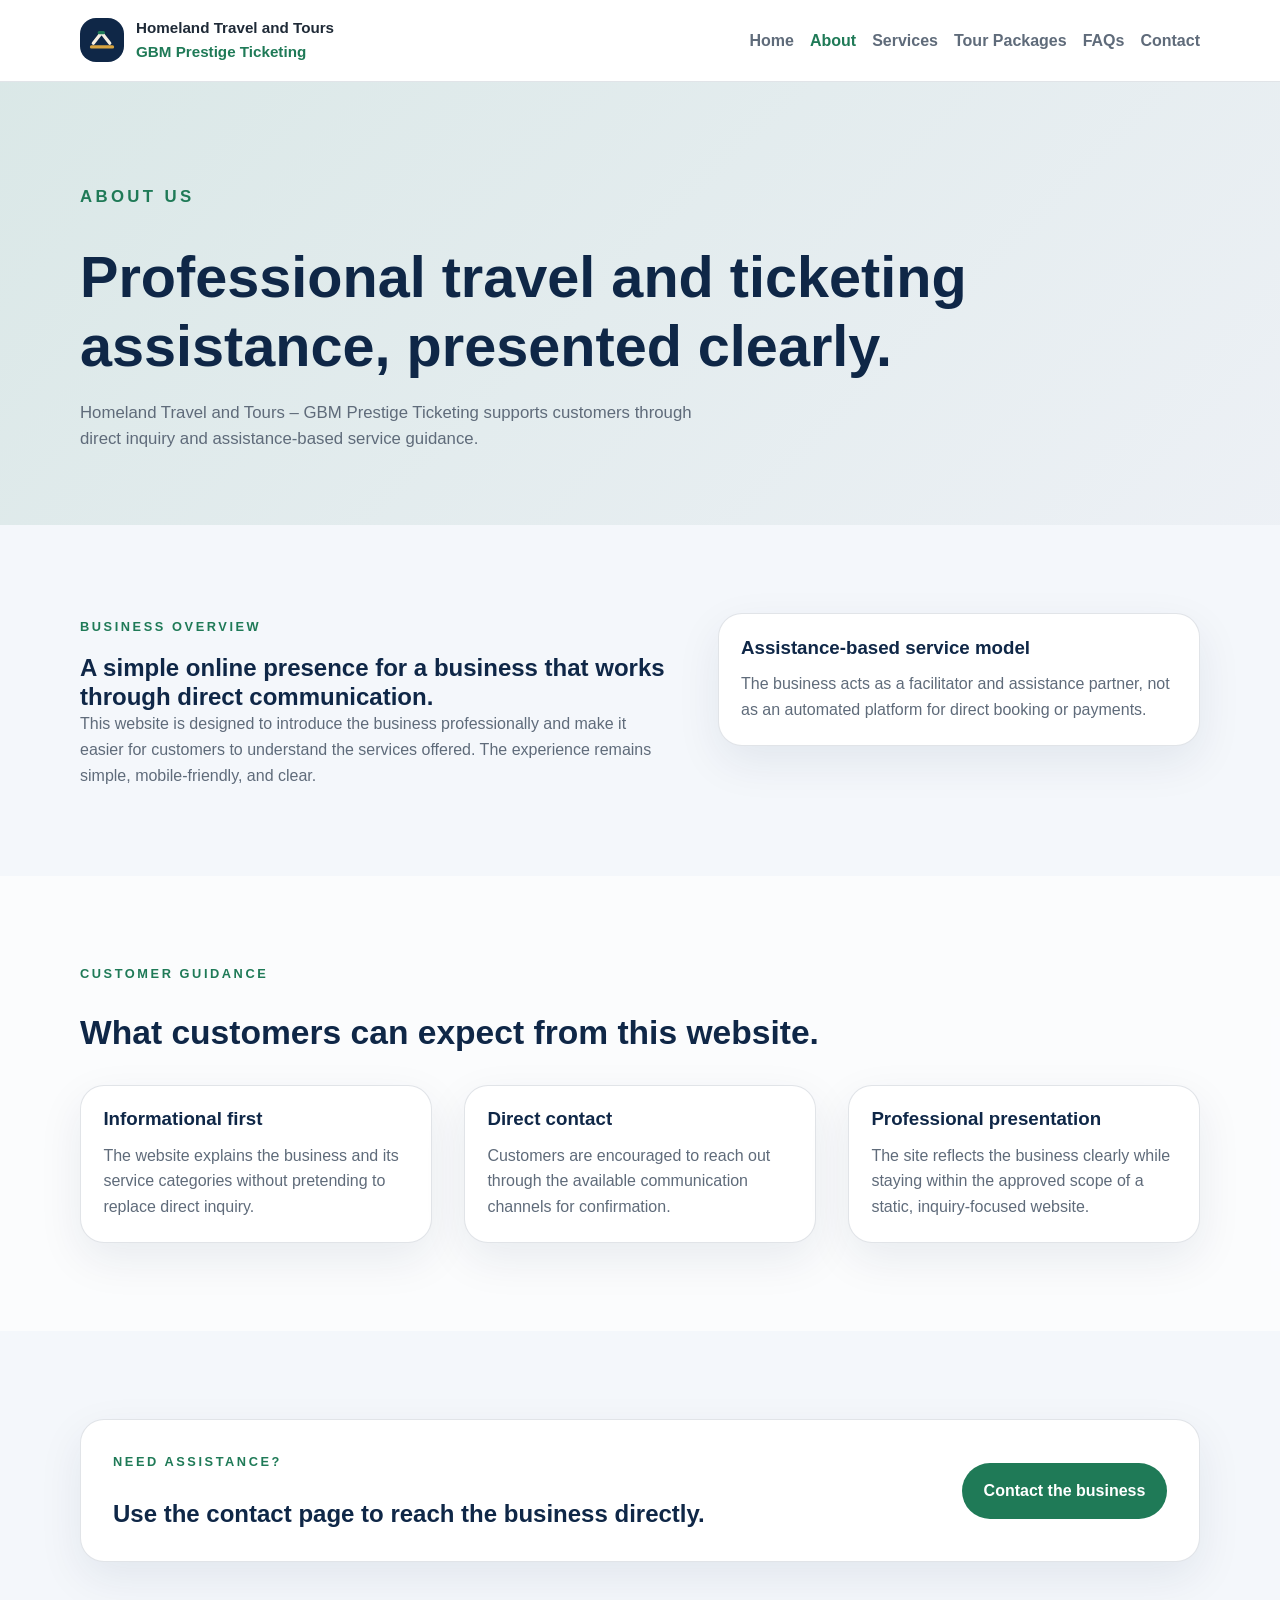
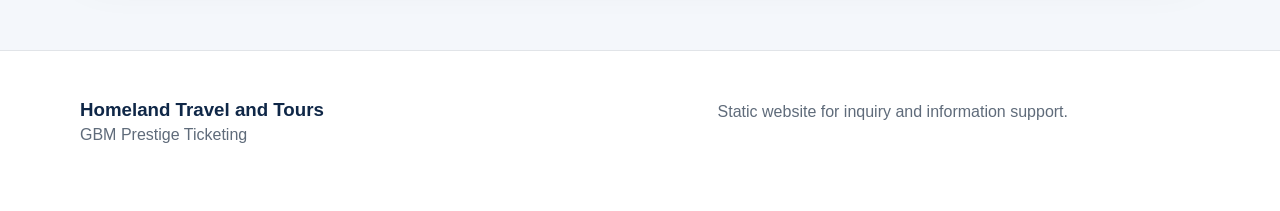
==== src/pages/about.html @ 582492b7 "Build static website v1" ====
<!DOCTYPE html>
<html lang="en">
  <head>
    <meta charset="UTF-8" />
    <meta name="viewport" content="width=device-width, initial-scale=1.0" />
    <title>About | Homeland Travel and Tours</title>
    <meta name="description" content="Learn about Homeland Travel and Tours – GBM Prestige Ticketing and how the business supports travel-related inquiries." />
    <link rel="icon" href="../../public/favicon/favicon.svg" type="image/svg+xml" />
    <link rel="stylesheet" href="../css/reset.css" />
    <link rel="stylesheet" href="../css/variables.css" />
    <link rel="stylesheet" href="../css/base.css" />
    <link rel="stylesheet" href="../css/layout.css" />
    <link rel="stylesheet" href="../css/components.css" />
    <link rel="stylesheet" href="../css/responsive.css" />
  </head>
  <body>
    <header class="site-header">
      <div class="container nav-bar">
        <a class="brand" href="../../index.html">
          <img src="../../public/icons/brand-mark.svg" alt="Homeland Travel and Tours logo" />
          <span>Homeland Travel and Tours<br /><strong>GBM Prestige Ticketing</strong></span>
        </a>
        <button class="menu-toggle" type="button" aria-label="Open navigation" aria-expanded="false" data-nav-toggle>
          <span></span><span></span><span></span>
        </button>
        <nav class="site-nav" aria-label="Primary navigation" data-nav-menu>
          <a href="../../index.html">Home</a>
          <a href="about.html" class="active">About</a>
          <a href="services.html">Services</a>
          <a href="tour-packages.html">Tour Packages</a>
          <a href="faqs.html">FAQs</a>
          <a href="contact.html">Contact</a>
        </nav>
      </div>
    </header>

    <main>
      <section class="page-hero">
        <div class="container page-hero-content">
          <p class="eyebrow">About us</p>
          <h1>Professional travel and ticketing assistance, presented clearly.</h1>
          <p>Homeland Travel and Tours – GBM Prestige Ticketing supports customers through direct inquiry and assistance-based service guidance.</p>
        </div>
      </section>

      <section class="section">
        <div class="container two-column">
          <div>
            <p class="eyebrow">Business overview</p>
            <h2>A simple online presence for a business that works through direct communication.</h2>
            <p>
              This website is designed to introduce the business professionally and make it easier for customers to understand the services offered. The experience remains simple, mobile-friendly, and clear.
            </p>
          </div>
          <div class="feature-item">
            <h3>Assistance-based service model</h3>
            <p>The business acts as a facilitator and assistance partner, not as an automated platform for direct booking or payments.</p>
          </div>
        </div>
      </section>

      <section class="section section-surface">
        <div class="container">
          <div class="section-heading">
            <p class="eyebrow">Customer guidance</p>
            <h2>What customers can expect from this website.</h2>
          </div>
          <div class="card-grid three-up">
            <article class="info-card">
              <h3>Informational first</h3>
              <p>The website explains the business and its service categories without pretending to replace direct inquiry.</p>
            </article>
            <article class="info-card">
              <h3>Direct contact</h3>
              <p>Customers are encouraged to reach out through the available communication channels for confirmation.</p>
            </article>
            <article class="info-card">
              <h3>Professional presentation</h3>
              <p>The site reflects the business clearly while staying within the approved scope of a static, inquiry-focused website.</p>
            </article>
          </div>
        </div>
      </section>

      <section class="section cta-block">
        <div class="container cta-box">
          <div>
            <p class="eyebrow">Need assistance?</p>
            <h2>Use the contact page to reach the business directly.</h2>
          </div>
          <a class="btn btn-primary" href="contact.html">Contact the business</a>
        </div>
      </section>
    </main>

    <footer class="site-footer">
      <div class="container footer-content">
        <div>
          <h3>Homeland Travel and Tours</h3>
          <p>GBM Prestige Ticketing</p>
        </div>
        <p>Static website for inquiry and information support.</p>
      </div>
    </footer>

    <script src="../js/main.js"></script>
  </body>
</html>
---- src/css/variables.css ----
:root {
  --color-navy: #0f2747;
  --color-emerald: #1f7a57;
  --color-emerald-dark: #185b43;
  --color-gold: #d7a33f;
  --color-sand: #f6efe2;
  --color-surface: #ffffff;
  --color-bg: #f4f7fb;
  --color-text: #1f2a37;
  --color-muted: #5f6b7a;
  --border: rgba(15, 39, 71, 0.12);
  --shadow: 0 16px 45px rgba(15, 39, 71, 0.08);
  --radius-lg: 24px;
  --radius-md: 16px;
  --radius-sm: 10px;
  --container: 1120px;
  --space-1: 0.5rem;
  --space-2: 1rem;
  --space-3: 1.5rem;
  --space-4: 2rem;
  --space-5: 3rem;
  --space-6: 4rem;
  --font-body: "Segoe UI", Arial, sans-serif;
  --font-heading: "Segoe UI", Arial, sans-serif;
}
---- src/css/base.css ----
body {
  font-family: var(--font-body);
  color: var(--color-text);
  background: var(--color-bg);
  line-height: 1.6;
}

a {
  color: inherit;
  text-decoration: none;
}

img {
  border-radius: var(--radius-md);
}

p {
  color: var(--color-muted);
}

h1,
h2,
h3 {
  font-family: var(--font-heading);
  line-height: 1.2;
  color: var(--color-navy);
}

strong {
  color: var(--color-emerald);
}

.eyebrow {
  display: inline-block;
  letter-spacing: 0.2em;
  text-transform: uppercase;
  font-size: 0.8rem;
  font-weight: 700;
  color: var(--color-emerald);
  margin-bottom: var(--space-2);
}
---- src/css/layout.css ----
.container {
  width: min(100% - 2rem, var(--container));
  margin: 0 auto;
}

.site-header {
  position: sticky;
  top: 0;
  z-index: 20;
  background: rgba(255, 255, 255, 0.95);
  backdrop-filter: blur(12px);
  border-bottom: 1px solid var(--border);
}

.nav-bar {
  display: flex;
  align-items: center;
  justify-content: space-between;
  gap: var(--space-2);
  padding: 1rem 0;
}

.brand {
  display: flex;
  align-items: center;
  gap: 0.75rem;
  font-size: 0.95rem;
  font-weight: 600;
}

.brand img {
  width: 44px;
  height: 44px;
}

.site-nav {
  display: none;
  gap: 1rem;
  align-items: center;
}

.site-nav a {
  font-weight: 600;
  color: var(--color-muted);
}

.site-nav a.active,
.site-nav a:hover {
  color: var(--color-emerald);
}

.hero,
.page-hero {
  padding: clamp(5rem, 8vw, 6.5rem) 0 clamp(3rem, 6vw, 4.5rem);
  background: linear-gradient(135deg, rgba(31, 122, 87, 0.12), rgba(15, 39, 71, 0.03));
}

.hero-grid,
.two-column,
.footer-content {
  display: grid;
  gap: var(--space-5);
}

.hero-copy,
.page-hero-content {
  display: grid;
  gap: 1rem;
}

.hero-copy h1,
.page-hero-content h1 {
  font-size: clamp(2rem, 5vw, 3.2rem);
  margin-bottom: 0.15rem;
}

.hero-copy p,
.page-hero-content p {
  font-size: 1.05rem;
  max-width: 66ch;
}

.hero-card {
  background: var(--color-surface);
  border: 1px solid var(--border);
  border-radius: var(--radius-lg);
  padding: 1rem;
  box-shadow: var(--shadow);
}

.section {
  padding: clamp(3.5rem, 7vw, 5rem) 0;
}

.section-surface {
  background: rgba(255, 255, 255, 0.65);
}

.section-heading {
  margin-bottom: var(--space-4);
  display: grid;
  gap: 0.75rem;
}

.section-heading h2 {
  font-size: clamp(1.5rem, 3.5vw, 2.1rem);
}

.card-grid {
  display: grid;
  gap: var(--space-4);
}

.cta-box,
.info-banner,
.feature-item,
.service-card,
.info-card,
.contact-card,
.faq-item {
  background: var(--color-surface);
  border: 1px solid var(--border);
  border-radius: var(--radius-lg);
  box-shadow: var(--shadow);
}

.cta-box,
.info-banner {
  padding: var(--space-4);
}

.cta-box {
  display: grid;
  gap: 1.25rem;
}

.cta-box > div {
  display: grid;
  gap: 0.75rem;
}

.info-banner {
  margin-top: var(--space-4);
}

.cta-block {
  padding-bottom: var(--space-6);
}

.site-footer {
  border-top: 1px solid var(--border);
  padding: 3rem 0 4rem;
  background: var(--color-surface);
}

.not-found {
  padding: clamp(4rem, 8vw, 6rem) 0;
  text-align: center;
  display: grid;
  gap: 1rem;
  justify-items: center;
}

.not-found > * {
  max-width: 42rem;
}

.faq-list {
  display: grid;
  gap: 1rem;
}
---- src/css/components.css ----
.hero-actions {
  display: flex;
  flex-wrap: wrap;
  gap: 1rem;
  margin-top: 0.75rem;
}

.btn {
  display: inline-flex;
  align-items: center;
  justify-content: center;
  padding: 0.95rem 1.35rem;
  border-radius: 999px;
  font-weight: 700;
  transition: transform 0.2s ease, box-shadow 0.2s ease;
}

.btn:hover {
  transform: translateY(-1px);
}

.btn-primary {
  background: var(--color-emerald);
  color: white;
}

.btn-secondary {
  background: transparent;
  color: var(--color-emerald);
  border: 1px solid var(--color-emerald);
}

.menu-toggle {
  display: inline-flex;
  flex-direction: column;
  justify-content: center;
  gap: 0.25rem;
  border: 0;
  background: transparent;
  cursor: pointer;
}

.menu-toggle span {
  width: 24px;
  height: 2px;
  background: var(--color-navy);
}

.info-card,
.service-card,
.contact-card,
.feature-item {
  padding: 1.4rem;
  display: grid;
  gap: 0.75rem;
}

.info-card h3,
.service-card h3,
.contact-card h3,
.feature-item h3 {
  margin-bottom: 0;
}

.faq-item {
  padding: 0.2rem 0;
  overflow: hidden;
}

.faq-question {
  width: 100%;
  text-align: left;
  padding: 1.1rem 1.25rem;
  border: 0;
  background: transparent;
  font-weight: 700;
  color: var(--color-navy);
  cursor: pointer;
  display: flex;
  justify-content: space-between;
  align-items: center;
  gap: 1rem;
}

.faq-question::after {
  content: "+";
  color: var(--color-emerald);
  font-size: 1.2rem;
  line-height: 1;
}

.faq-item.open .faq-question::after {
  content: "−";
}

.faq-answer {
  display: none;
  padding: 0 1.25rem 1.15rem;
}

.faq-item.open .faq-answer {
  display: block;
}

.contact-card .btn {
  margin-top: 0.25rem;
  width: fit-content;
}
---- src/css/responsive.css ----
@media (min-width: 700px) {
  .site-nav {
    display: flex;
  }

  .menu-toggle {
    display: none;
  }

  .hero-grid,
  .two-column,
  .footer-content {
    grid-template-columns: 1.1fr 0.9fr;
    align-items: start;
  }

  .card-grid {
    grid-template-columns: repeat(2, minmax(0, 1fr));
  }

  .three-up {
    grid-template-columns: repeat(3, minmax(0, 1fr));
  }

  .contact-grid {
    grid-template-columns: repeat(2, minmax(0, 1fr));
  }

  .cta-box {
    grid-template-columns: 1fr auto;
    align-items: center;
  }
}

@media (min-width: 1000px) {
  .hero-copy h1,
  .page-hero-content h1 {
    font-size: 3.6rem;
  }

  .card-grid {
    grid-template-columns: repeat(3, minmax(0, 1fr));
  }

  .section {
    padding: clamp(4rem, 7vw, 5.5rem) 0;
  }
}
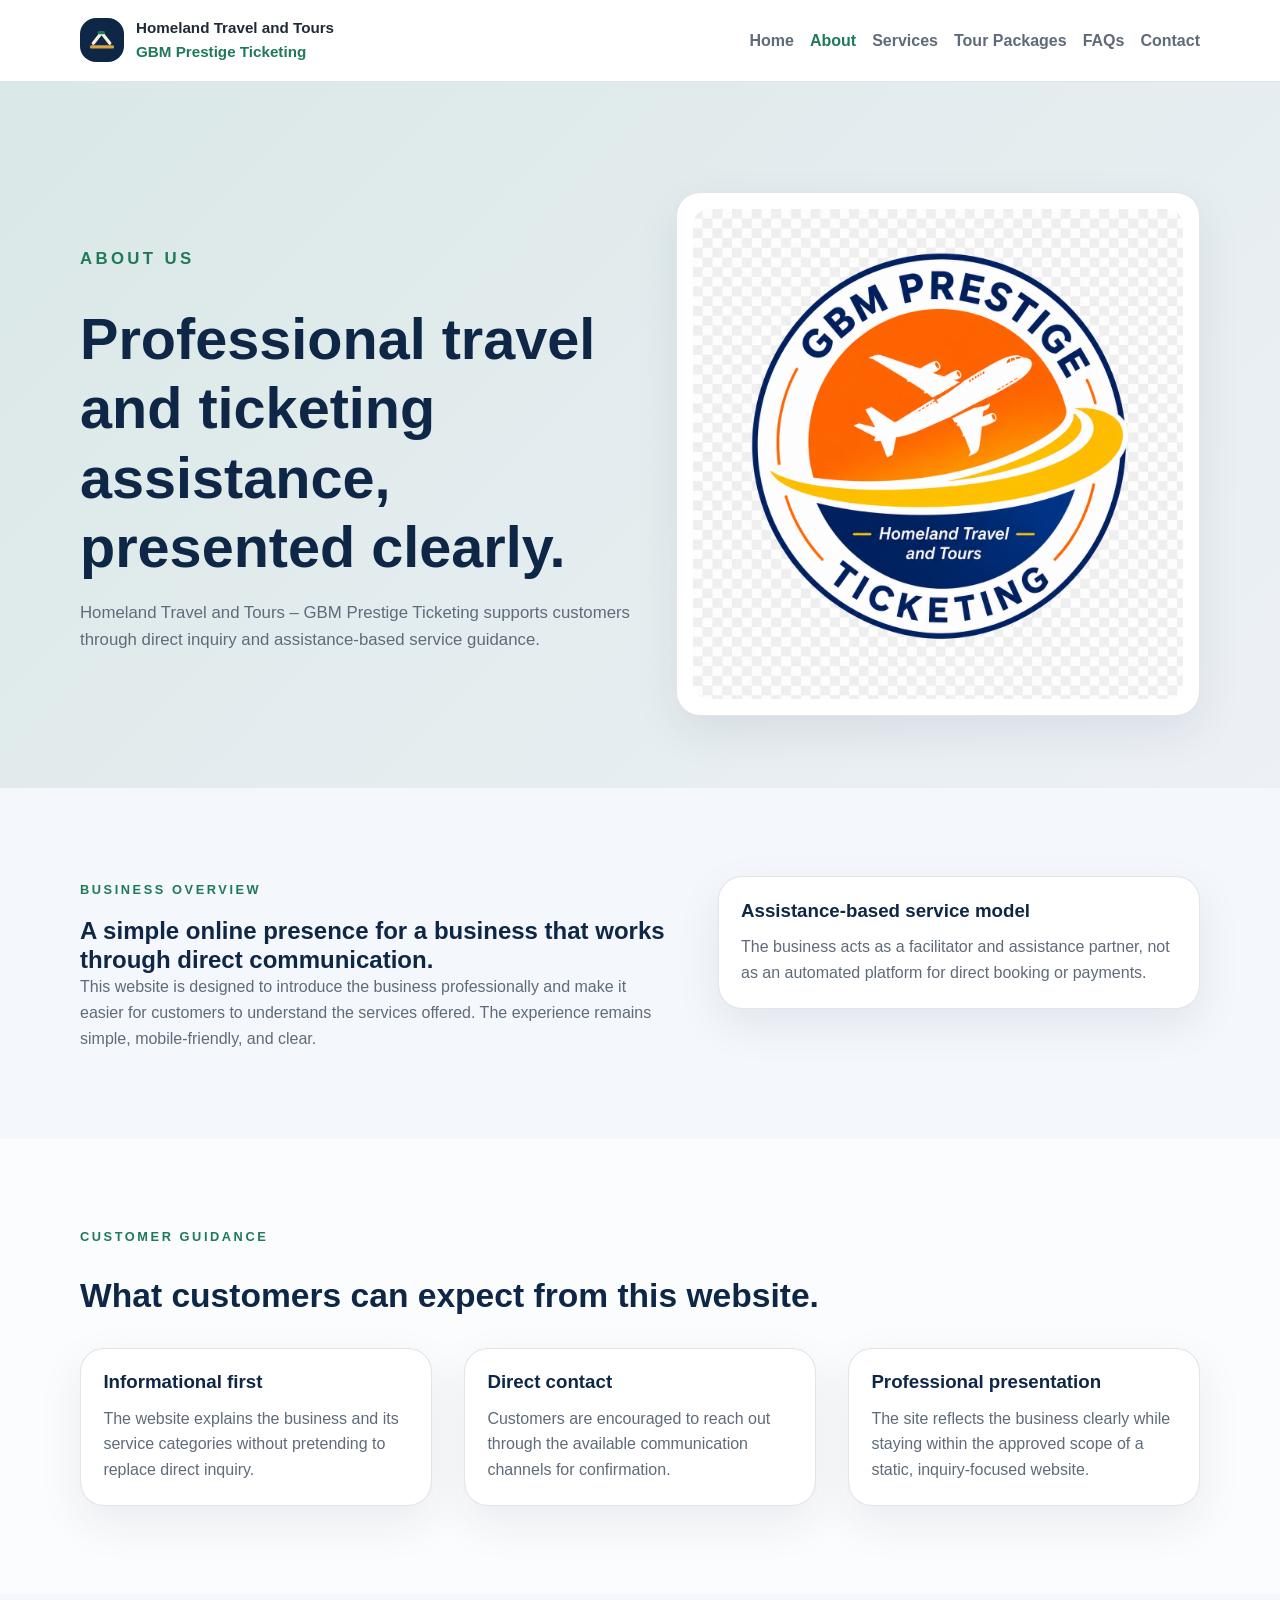
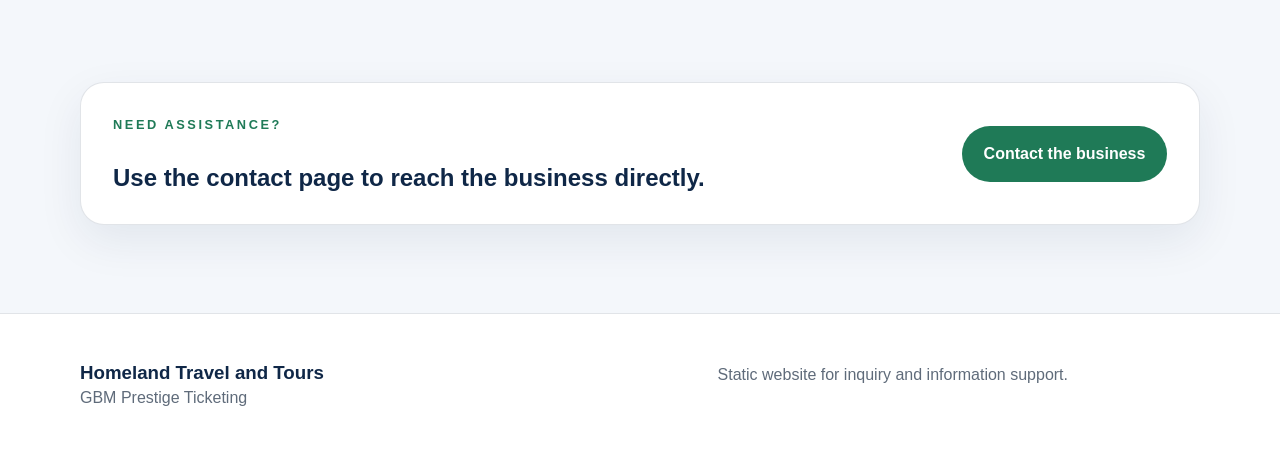
==== commit ef5f4c46: "Improve website visuals and mobile spacing" ====
--- a/src/pages/about.html
+++ b/src/pages/about.html
@@ -36,10 +36,15 @@
 
     <main>
       <section class="page-hero">
-        <div class="container page-hero-content">
-          <p class="eyebrow">About us</p>
-          <h1>Professional travel and ticketing assistance, presented clearly.</h1>
-          <p>Homeland Travel and Tours – GBM Prestige Ticketing supports customers through direct inquiry and assistance-based service guidance.</p>
+        <div class="container page-hero-content page-hero-with-visual">
+          <div class="page-hero-copy">
+            <p class="eyebrow">About us</p>
+            <h1>Professional travel and ticketing assistance, presented clearly.</h1>
+            <p>Homeland Travel and Tours – GBM Prestige Ticketing supports customers through direct inquiry and assistance-based service guidance.</p>
+          </div>
+          <div class="hero-card page-hero-asset">
+            <img src="../../public/images/logo.png" alt="Homeland Travel and Tours brand logo" />
+          </div>
         </div>
       </section>
 
--- a/src/css/layout.css
+++ b/src/css/layout.css
@@ -66,6 +66,17 @@
 .page-hero-content {
   display: grid;
   gap: 1rem;
+}
+
+.page-hero-asset {
+  margin-top: 0.5rem;
+}
+
+.hero-card img,
+.page-hero-asset img {
+  display: block;
+  width: 100%;
+  height: auto;
 }
 
 .hero-copy h1,
--- a/src/css/components.css
+++ b/src/css/components.css
@@ -3,6 +3,11 @@
   flex-wrap: wrap;
   gap: 1rem;
   margin-top: 0.75rem;
+}
+
+.page-hero-copy {
+  display: grid;
+  gap: 1rem;
 }
 
 .btn {
--- a/src/css/responsive.css
+++ b/src/css/responsive.css
@@ -1,6 +1,105 @@
+@media (max-width: 699px) {
+  .section {
+    padding: clamp(2.4rem, 6vw, 3rem) 0;
+  }
+
+  .why-choose-section {
+    padding-top: 2.4rem;
+    padding-bottom: 1.75rem;
+  }
+
+  .why-choose-section + .section-surface {
+    padding-top: 2.2rem;
+  }
+
+  .why-choose-section .two-column {
+    gap: 1.1rem;
+  }
+
+  .why-choose-section .stack-list {
+    gap: 0.75rem;
+  }
+
+  .why-choose-section .feature-item {
+    padding: 1rem 1rem 1.05rem;
+    gap: 0.45rem;
+  }
+
+  .why-choose-section .feature-item h3 {
+    font-size: 1.05rem;
+    line-height: 1.25;
+  }
+
+  .why-choose-section .feature-item p {
+    line-height: 1.5;
+  }
+
+  .section-heading {
+    margin-bottom: 1.25rem;
+    gap: 0.5rem;
+  }
+
+  .card-grid {
+    gap: 0.8rem;
+  }
+
+  .faq-list {
+    gap: 0.7rem;
+  }
+
+  .cta-box,
+  .info-banner,
+  .info-card,
+  .service-card,
+  .contact-card,
+  .feature-item {
+    padding: 1rem;
+  }
+
+  .info-card,
+  .service-card,
+  .contact-card,
+  .feature-item {
+    gap: 0.55rem;
+  }
+
+  .info-card h3,
+  .service-card h3,
+  .contact-card h3,
+  .feature-item h3 {
+    font-size: 1.05rem;
+    line-height: 1.25;
+  }
+
+  .info-card p,
+  .service-card p,
+  .contact-card p,
+  .feature-item p,
+  .faq-answer p {
+    line-height: 1.5;
+  }
+
+  .faq-question {
+    padding: 0.9rem 1rem;
+  }
+
+  .faq-answer {
+    padding: 0 1rem 0.95rem;
+  }
+
+  .hero-card {
+    padding: 0.8rem;
+  }
+}
+
 @media (min-width: 700px) {
   .site-nav {
     display: flex;
+  }
+
+  .page-hero-with-visual {
+    grid-template-columns: minmax(0, 1.05fr) minmax(280px, 0.95fr);
+    align-items: center;
   }
 
   .menu-toggle {
